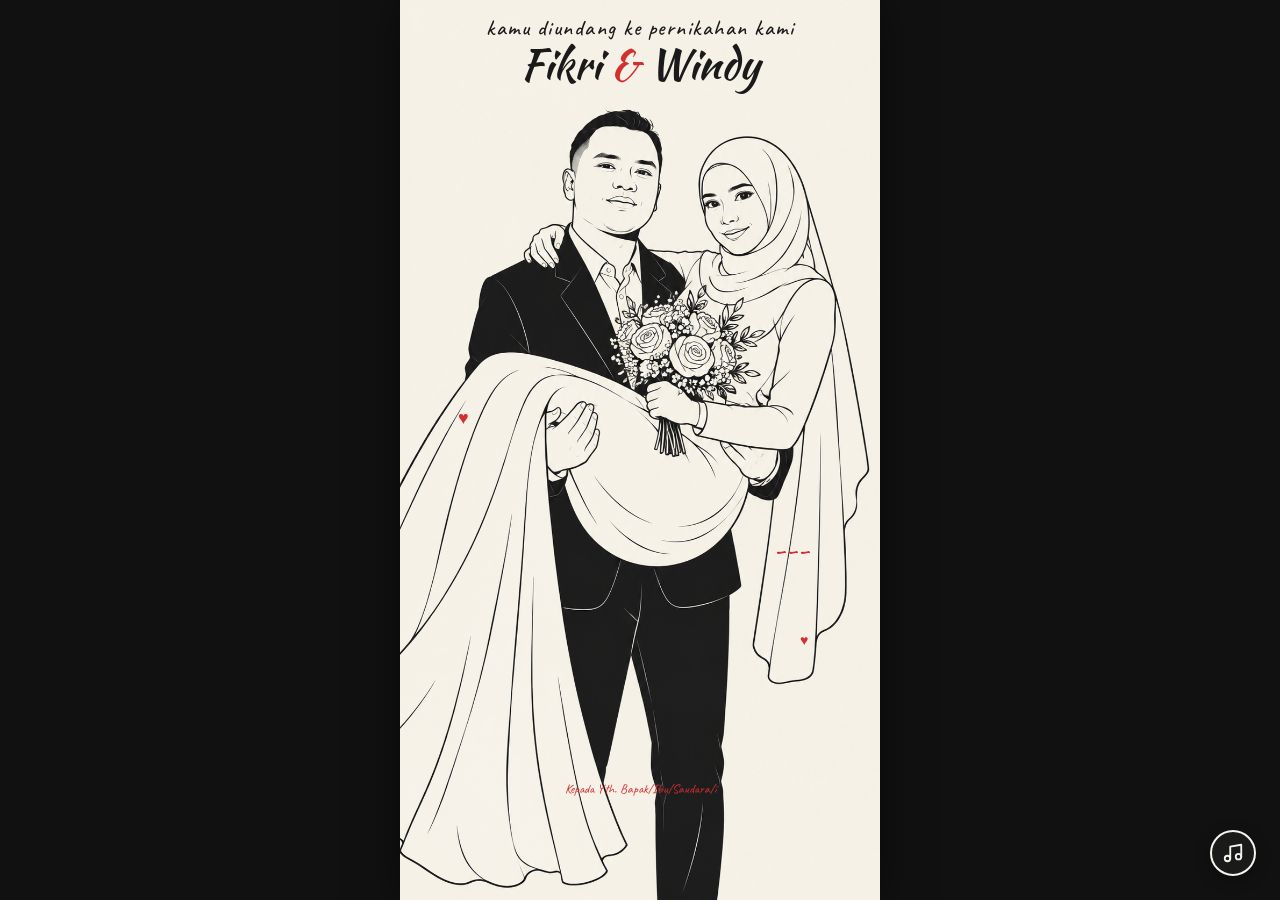
==== index.html @ fdd69f42 "First commit" ====
<!doctype html>
<html lang="id">
  <head>
    <meta charset="UTF-8" />
    <meta
      name="viewport"
      content="width=device-width, initial-scale=1.0, maximum-scale=1.0, user-scalable=no, viewport-fit=cover"
    />
    <title>Pernikahan Elang & Laila</title>

    <!-- Google Fonts: Adding Kaushan Script & Caveat for Brush Calligraphy -->
    <link rel="preconnect" href="https://fonts.googleapis.com" />
    <link rel="preconnect" href="https://fonts.gstatic.com" crossorigin />
    <link
      href="https://fonts.googleapis.com/css2?family=Caveat:wght@700&family=Kaushan+Script&family=Playfair+Display:ital,wght@0,600;0,700;1,400&family=Plus+Jakarta+Sans:wght@400;500;600&display=swap"
      rel="stylesheet"
    />

    <link rel="stylesheet" href="styles.css" />
  </head>
  <body>
    <main class="wedding-container" id="wedding-app">
      <!-- Konten akan dirender secara dinamis dari data.json oleh script.js -->
    </main>

    <script src="script.js"></script>
  </body>
</html>
---- styles.css ----
/* ROOT CSS VARIABLES */
:root {
  --bg-color: #f7f4ee;
  --text-color: #1a1a1a;
  --accent-red: #d32f2f;
  --font-sans: "Plus Jakarta Sans", sans-serif;
  --font-script: "Kaushan Script", "Caveat", cursive;
  --font-serif: "Playfair Display", serif;
}

/* RESET & BASE STYLES */
* {
  box-sizing: border-box;
  margin: 0;
  padding: 0;
}

html,
body {
  width: 100%;
  height: 100%;
  height: 100dvh;
  background-color: #111111;
  color: var(--text-color);
  font-family: var(--font-sans);
  overflow: hidden;
}

/* KONTAINER UTAMA */
.wedding-container {
  width: 100%;
  max-width: 480px;
  height: 100%;
  height: 100dvh;
  margin: 0 auto;
  position: relative;
  background-color: var(--bg-color);
  box-shadow: 0 0 40px rgba(0, 0, 0, 0.5);

  overflow-y: scroll;
  scroll-snap-type: y mandatory;
  -webkit-overflow-scrolling: touch;

  scrollbar-width: none;
  -ms-overflow-style: none;
}

.wedding-container::-webkit-scrollbar {
  display: none;
  width: 0;
  height: 0;
}

/* SEKSEYEN FULLSCREEN */
.wedding-section {
  position: relative;
  width: 100%;
  height: 100%;
  height: 100dvh;
  display: flex;
  flex-direction: column;
  justify-content: space-between;
  align-items: center;
  padding: 40px 24px;
  overflow: hidden;
  scroll-snap-align: start;
  scroll-snap-stop: always;
}

/* BACKGROUND LAYER (HARDWARE ACCELERATED) */
.wedding-section::before {
  content: "";
  position: absolute;
  top: 0;
  left: 0;
  width: 100%;
  height: 100%;
  background-size: cover;
  background-position: center;
  background-repeat: no-repeat;
  z-index: 1;

  opacity: 0;
  transform: scale(1.08) translateZ(0);
  transition:
    transform 1.2s cubic-bezier(0.16, 1, 0.3, 1),
    opacity 1.2s cubic-bezier(0.16, 1, 0.3, 1);
  will-change: transform, opacity;
}

#section1::before {
  background-image: url("section1.png");
}
#section2::before {
  background-image: url("section2.png");
}
#section3::before {
  background-image: url("section3.png");
}
#section4::before {
  background-image: url("section4.png");
}
#section5::before {
  background-image: url("section5.png");
}
#section6::before {
  background-image: url("section6.png");
}

.wedding-section.bg-in-view::before {
  opacity: 1;
  transform: scale(1) translateZ(0);
}

/* CONTENT LAYOUTS */
.content-wrapper {
  width: 100%;
  text-align: center;
  z-index: 2;
  position: relative;
}

.top-content {
  margin-top: 10px;
}
.bottom-content {
  margin-bottom: 20px;
}
.center-content {
  margin: auto 0;
}

.padded-box {
  background: rgba(247, 244, 238, 0.88);
  padding: 16px;
  border-radius: 12px;
  backdrop-filter: blur(4px);
}

/* TYPOGRAPHY DENGAN FONT BRUSH BARU */
.sub-header {
  font-size: 13px;
  font-weight: 500;
  letter-spacing: 1.5px;
  text-transform: lowercase;
  color: var(--text-color);
}

.main-title {
  font-family: var(--font-script);
  font-size: 42px;
  line-height: 1.2;
  margin-top: 6px;
  letter-spacing: 1px;
}

.section-title {
  font-family: var(--font-script);
  font-size: 36px;
}

.name-title {
  font-family: var(--font-script);
  font-size: 32px;
  margin-bottom: 6px;
}

.accent-text {
  font-family: var(--font-script);
  font-size: 22px;
  color: var(--accent-red);
}

.accent-red {
  color: var(--accent-red);
}

.body-text {
  font-size: 13.5px;
  line-height: 1.6;
  margin-bottom: 12px;
}

.quote-text {
  font-family: var(--font-serif);
  font-size: 14px;
  font-style: italic;
  line-height: 1.5;
}

.parent-text {
  font-size: 12px;
  line-height: 1.5;
  margin-bottom: 16px;
}

.footer-text {
  font-size: 12px;
  opacity: 0.8;
  margin-top: 8px;
}

.ampersand {
  font-family: var(--font-script);
  font-size: 48px;
  color: var(--accent-red);
}

/* BUTTONS & INFO */
.social-btn,
.map-btn {
  display: inline-flex;
  align-items: center;
  justify-content: center;
  gap: 8px;
  background-color: var(--text-color);
  color: #ffffff;
  text-decoration: none;
  font-size: 12px;
  font-weight: 500;
  padding: 10px 20px;
  border-radius: 20px;
  transition:
    transform 0.2s ease,
    background-color 0.2s ease;
}

.map-btn {
  border-radius: 25px;
  margin-top: 16px;
}

.info-list {
  display: flex;
  flex-direction: column;
  gap: 14px;
  align-items: center;
}

.info-item {
  display: flex;
  align-items: center;
  gap: 12px;
  font-size: 14px;
  text-align: left;
}

.info-icon {
  font-size: 18px;
  display: flex;
  align-items: center;
  justify-content: center;
}

/* DOODLE SVG ICONS STYLING */
.doodle-icon {
  width: 22px;
  height: 22px;
  stroke: var(--text-color);
}

.doodle-icon-btn {
  width: 16px;
  height: 16px;
  stroke: #ffffff;
}

/* ABSOLUTE POSITIONS FOR BADGES AND HEARTS */
.icon-heart {
  position: absolute;
  color: var(--accent-red);
  z-index: 3;
}

.heart-pos-1 {
  top: 45%;
  left: 12%;
  font-size: 18px;
}
.heart-pos-2 {
  bottom: 28%;
  right: 15%;
  font-size: 14px;
}
.heart-pos-3 {
  top: 35%;
  right: 18%;
  font-size: 22px;
}
.heart-pos-4 {
  top: 20%;
  right: 22%;
  font-size: 16px;
}
.heart-pos-5 {
  bottom: 32%;
  left: 18%;
  font-size: 16px;
}
.heart-pos-6 {
  top: 12%;
  right: 28%;
  font-size: 18px;
}

.badge-left {
  position: absolute;
  left: 10%;
  top: 40%;
  z-index: 2;
}
.badge-right {
  position: absolute;
  right: 10%;
  top: 38%;
  z-index: 2;
}

/* ANIMASI TRANSISI SCROLL TEKS & ELEMEN (SMOOTH 3D REVEAL) */
.animated-element {
  opacity: 0;
  transition-property: opacity, transform;
  transition-timing-function: cubic-bezier(0.22, 1, 0.36, 1);
  will-change: opacity, transform;
  backface-visibility: hidden;
}

/* KONDISI AWAL SETIAP EFEK (BEFORE SCROLL) */
[data-anim="fade-up"] {
  transform: translate3d(0, 35px, 0) scale(0.98);
}

[data-anim="fade-down"] {
  transform: translate3d(0, -35px, 0) scale(0.98);
}

[data-anim="fade-left"] {
  transform: translate3d(35px, 0, 0);
}

[data-anim="fade-right"] {
  transform: translate3d(-35px, 0, 0);
}

[data-anim="zoom-in"] {
  transform: scale(0.82) translateZ(0);
}

[data-anim="rotate-in"] {
  transform: translate3d(0, 25px, 0) rotate(-6deg) scale(0.9);
}

[data-anim="pulse"] {
  transform: scale(1) translateZ(0);
}

[data-anim="bounce"] {
  transform: translate3d(0, 0, 0);
}

/* KONDISI AKTIF (SAAT SCROLL MASUK KELAYAR) */
.animated-element.in-view {
  opacity: 1;
  transform: translate3d(0, 0, 0) scale(1) rotate(0deg);
}

/* ANIMASI BERULANG KHUSUS IKON HATI/BADGE */
.animated-element.in-view[data-anim="pulse"] {
  animation: pulseLoop 3s infinite ease-in-out 0.8s;
}

.animated-element.in-view[data-anim="bounce"] {
  animation: bounceLoop 2.8s infinite ease-in-out 0.8s;
}

@keyframes pulseLoop {
  0%,
  100% {
    transform: scale(1) translateZ(0);
  }
  50% {
    transform: scale(1.18) translateZ(0);
  }
}

@keyframes bounceLoop {
  0%,
  100% {
    transform: translate3d(0, 0, 0);
  }
  50% {
    transform: translate3d(0, -8px, 0);
  }
}

/* EFEK BACKGROUND ZOOM LOOP (BREATHE ANIMATION) */
@keyframes bgBreatheLoop {
  0% {
    transform: scale(1.1) translateZ(0);
  }
  50% {
    transform: scale(1) translateZ(0);
  }
  100% {
    transform: scale(1.1) translateZ(0);
  }
}

/* KELAS AKTIF UNTUK EFEK BREATHE BACKGROUND */
.wedding-section.bg-breathe-active::before {
  animation: bgBreatheLoop var(--breathe-duration, 12s) ease-in-out infinite !important;
}

/* FLOATING DOODLE MUSIC BUTTON */
.music-btn {
  position: fixed;
  bottom: 24px;
  right: 24px;
  width: 46px;
  height: 46px;
  border-radius: 50%;
  background-color: var(--text-color);
  color: var(--bg-color);
  border: 2px solid var(--bg-color);
  display: flex;
  align-items: center;
  justify-content: center;
  cursor: pointer;
  z-index: 999;
  box-shadow: 0 4px 15px rgba(0, 0, 0, 0.3);
  transition: transform 0.2s ease;
}

.music-btn svg {
  width: 22px;
  height: 22px;
  stroke: var(--bg-color);
}

.music-btn:hover {
  transform: scale(1.1);
}

.music-btn.playing {
  animation: spinMusic 6s linear infinite;
}

@keyframes spinMusic {
  0% {
    transform: rotate(0deg);
  }
  100% {
    transform: rotate(360deg);
  }
}
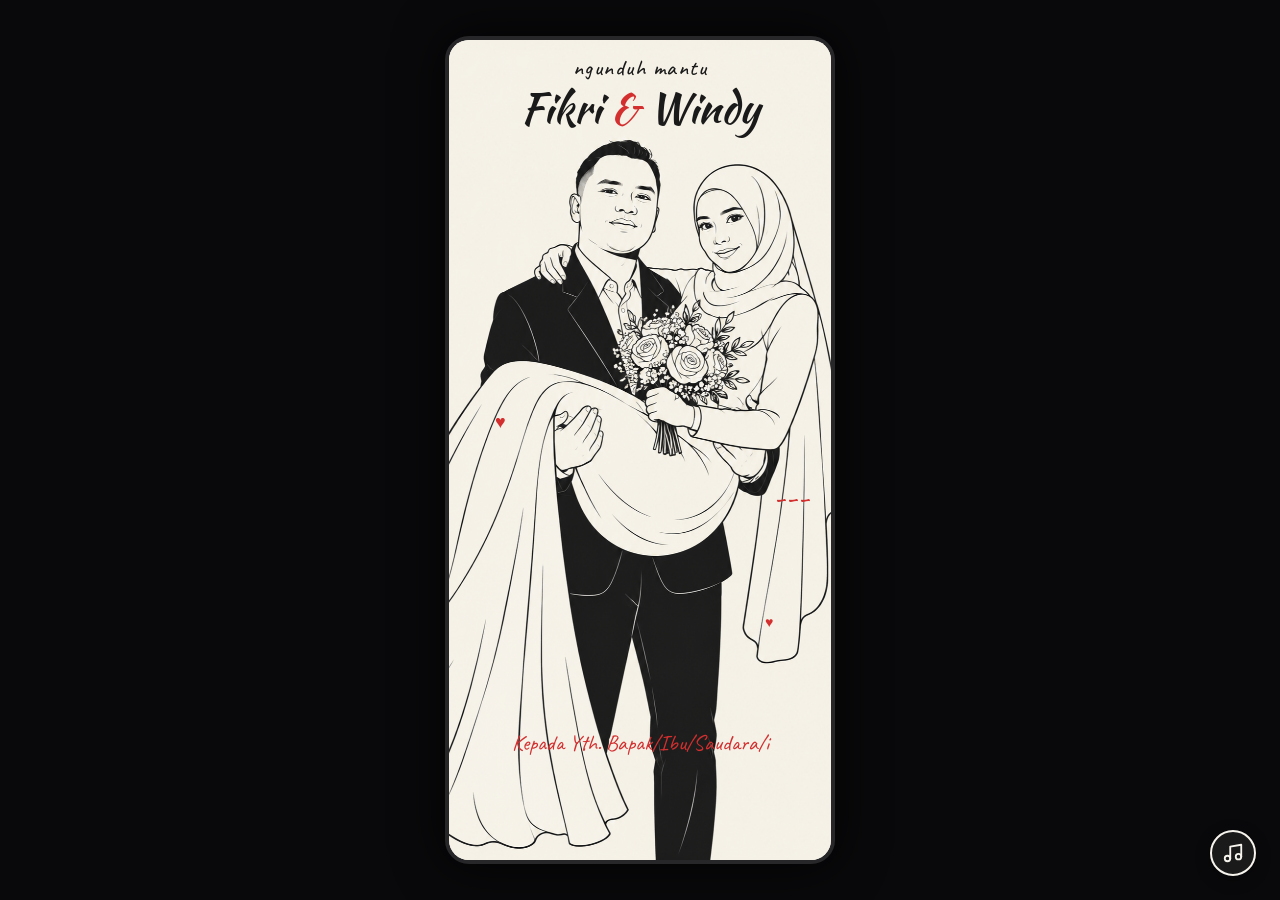
==== commit cc1210a0: "Dfasfadsfa" ====
--- a/index.html
+++ b/index.html
@@ -6,7 +6,7 @@
       name="viewport"
       content="width=device-width, initial-scale=1.0, maximum-scale=1.0, user-scalable=no, viewport-fit=cover"
     />
-    <title>Pernikahan Elang & Laila</title>
+    <title>Pernikahan Fikri & Windy</title>
 
     <!-- Google Fonts: Adding Kaushan Script & Caveat for Brush Calligraphy -->
     <link rel="preconnect" href="https://fonts.googleapis.com" />
--- a/styles.css
+++ b/styles.css
@@ -6,6 +6,10 @@
   --font-sans: "Plus Jakarta Sans", sans-serif;
   --font-script: "Kaushan Script", "Caveat", cursive;
   --font-serif: "Playfair Display", serif;
+
+  /* UKURAN PRESISI STANDAR MOBILE PHONE */
+  --mobile-width: 390px;
+  --mobile-height: 844px;
 }
 
 /* RESET & BASE STYLES */
@@ -19,23 +23,26 @@
 body {
   width: 100%;
   height: 100%;
-  height: 100dvh;
-  background-color: #111111;
+  background-color: #09090b; /* Background gelap saat dibuka di PC */
   color: var(--text-color);
   font-family: var(--font-sans);
   overflow: hidden;
-}
-
-/* KONTAINER UTAMA */
+  display: flex;
+  justify-content: center;
+  align-items: center;
+}
+
+/* KONTAINER UTAMA (MENGIKUTI UKURAN HP AKURAT) */
 .wedding-container {
   width: 100%;
-  max-width: 480px;
+  max-width: var(--mobile-width);
   height: 100%;
-  height: 100dvh;
+  max-height: var(--mobile-height);
   margin: 0 auto;
   position: relative;
   background-color: var(--bg-color);
-  box-shadow: 0 0 40px rgba(0, 0, 0, 0.5);
+  box-shadow: 0 0 50px rgba(0, 0, 0, 0.8);
+  border-radius: 0px;
 
   overflow-y: scroll;
   scroll-snap-type: y mandatory;
@@ -43,6 +50,15 @@
 
   scrollbar-width: none;
   -ms-overflow-style: none;
+}
+
+/* Tampilan di Desktop: Beri Border Melengkung Seperti Layar HP */
+@media (min-width: 500px) {
+  .wedding-container {
+    height: 92vh;
+    border-radius: 24px;
+    border: 4px solid #27272a;
+  }
 }
 
 .wedding-container::-webkit-scrollbar {
@@ -51,23 +67,23 @@
   height: 0;
 }
 
-/* SEKSEYEN FULLSCREEN */
+/* SEKSEYEN FULLSCREEN SESUAI BINGKAI MOBILE */
 .wedding-section {
   position: relative;
   width: 100%;
   height: 100%;
-  height: 100dvh;
+  min-height: 100%;
   display: flex;
   flex-direction: column;
   justify-content: space-between;
   align-items: center;
-  padding: 40px 24px;
+  padding: 40px 20px;
   overflow: hidden;
   scroll-snap-align: start;
   scroll-snap-stop: always;
 }
 
-/* BACKGROUND LAYER (HARDWARE ACCELERATED) */
+/* BACKGROUND LAYER (EFEK SAAT SCROLL MASUK LAYAR) */
 .wedding-section::before {
   content: "";
   position: absolute;
@@ -80,10 +96,11 @@
   background-repeat: no-repeat;
   z-index: 1;
 
+  /* Kondisi Awal Sebelum Scroll Masuk */
   opacity: 0;
-  transform: scale(1.08) translateZ(0);
+  transform: scale(1.15) translateZ(0);
   transition:
-    transform 1.2s cubic-bezier(0.16, 1, 0.3, 1),
+    transform 1.4s cubic-bezier(0.16, 1, 0.3, 1),
     opacity 1.2s cubic-bezier(0.16, 1, 0.3, 1);
   will-change: transform, opacity;
 }
@@ -107,9 +124,28 @@
   background-image: url("section6.png");
 }
 
+/* Kondisi Saat Seksyen Terlihat di Layar (Scroll Reveal) */
 .wedding-section.bg-in-view::before {
   opacity: 1;
   transform: scale(1) translateZ(0);
+}
+
+/* EFEK BACKGROUND ZOOM LOOP (BERNAFAS / BREATHE ANIMATION) */
+@keyframes bgBreatheLoop {
+  0% {
+    transform: scale(1.1) translateZ(0);
+  }
+  50% {
+    transform: scale(1) translateZ(0);
+  }
+  100% {
+    transform: scale(1.1) translateZ(0);
+  }
+}
+
+/* KELAS AKTIF BERNAFAS (DITAMBAHKAN SAAT BREATHE DIKONTROL DARI JSON) */
+.wedding-section.bg-in-view.bg-breathe-active::before {
+  animation: bgBreatheLoop var(--breathe-duration, 12s) ease-in-out infinite !important;
 }
 
 /* CONTENT LAYOUTS */
@@ -137,7 +173,7 @@
   backdrop-filter: blur(4px);
 }
 
-/* TYPOGRAPHY DENGAN FONT BRUSH BARU */
+/* TYPOGRAPHY */
 .sub-header {
   font-size: 13px;
   font-weight: 500;
@@ -303,20 +339,7 @@
   font-size: 18px;
 }
 
-.badge-left {
-  position: absolute;
-  left: 10%;
-  top: 40%;
-  z-index: 2;
-}
-.badge-right {
-  position: absolute;
-  right: 10%;
-  top: 38%;
-  z-index: 2;
-}
-
-/* ANIMASI TRANSISI SCROLL TEKS & ELEMEN (SMOOTH 3D REVEAL) */
+/* ANIMASI TRANSISI SCROLL TEKS & ELEMEN */
 .animated-element {
   opacity: 0;
   transition-property: opacity, transform;
@@ -325,90 +348,25 @@
   backface-visibility: hidden;
 }
 
-/* KONDISI AWAL SETIAP EFEK (BEFORE SCROLL) */
 [data-anim="fade-up"] {
   transform: translate3d(0, 35px, 0) scale(0.98);
 }
-
 [data-anim="fade-down"] {
   transform: translate3d(0, -35px, 0) scale(0.98);
 }
-
 [data-anim="fade-left"] {
   transform: translate3d(35px, 0, 0);
 }
-
 [data-anim="fade-right"] {
   transform: translate3d(-35px, 0, 0);
 }
-
 [data-anim="zoom-in"] {
   transform: scale(0.82) translateZ(0);
 }
 
-[data-anim="rotate-in"] {
-  transform: translate3d(0, 25px, 0) rotate(-6deg) scale(0.9);
-}
-
-[data-anim="pulse"] {
-  transform: scale(1) translateZ(0);
-}
-
-[data-anim="bounce"] {
-  transform: translate3d(0, 0, 0);
-}
-
-/* KONDISI AKTIF (SAAT SCROLL MASUK KELAYAR) */
 .animated-element.in-view {
   opacity: 1;
   transform: translate3d(0, 0, 0) scale(1) rotate(0deg);
-}
-
-/* ANIMASI BERULANG KHUSUS IKON HATI/BADGE */
-.animated-element.in-view[data-anim="pulse"] {
-  animation: pulseLoop 3s infinite ease-in-out 0.8s;
-}
-
-.animated-element.in-view[data-anim="bounce"] {
-  animation: bounceLoop 2.8s infinite ease-in-out 0.8s;
-}
-
-@keyframes pulseLoop {
-  0%,
-  100% {
-    transform: scale(1) translateZ(0);
-  }
-  50% {
-    transform: scale(1.18) translateZ(0);
-  }
-}
-
-@keyframes bounceLoop {
-  0%,
-  100% {
-    transform: translate3d(0, 0, 0);
-  }
-  50% {
-    transform: translate3d(0, -8px, 0);
-  }
-}
-
-/* EFEK BACKGROUND ZOOM LOOP (BREATHE ANIMATION) */
-@keyframes bgBreatheLoop {
-  0% {
-    transform: scale(1.1) translateZ(0);
-  }
-  50% {
-    transform: scale(1) translateZ(0);
-  }
-  100% {
-    transform: scale(1.1) translateZ(0);
-  }
-}
-
-/* KELAS AKTIF UNTUK EFEK BREATHE BACKGROUND */
-.wedding-section.bg-breathe-active::before {
-  animation: bgBreatheLoop var(--breathe-duration, 12s) ease-in-out infinite !important;
 }
 
 /* FLOATING DOODLE MUSIC BUTTON */
@@ -428,7 +386,6 @@
   cursor: pointer;
   z-index: 999;
   box-shadow: 0 4px 15px rgba(0, 0, 0, 0.3);
-  transition: transform 0.2s ease;
 }
 
 .music-btn svg {
@@ -437,10 +394,6 @@
   stroke: var(--bg-color);
 }
 
-.music-btn:hover {
-  transform: scale(1.1);
-}
-
 .music-btn.playing {
   animation: spinMusic 6s linear infinite;
 }
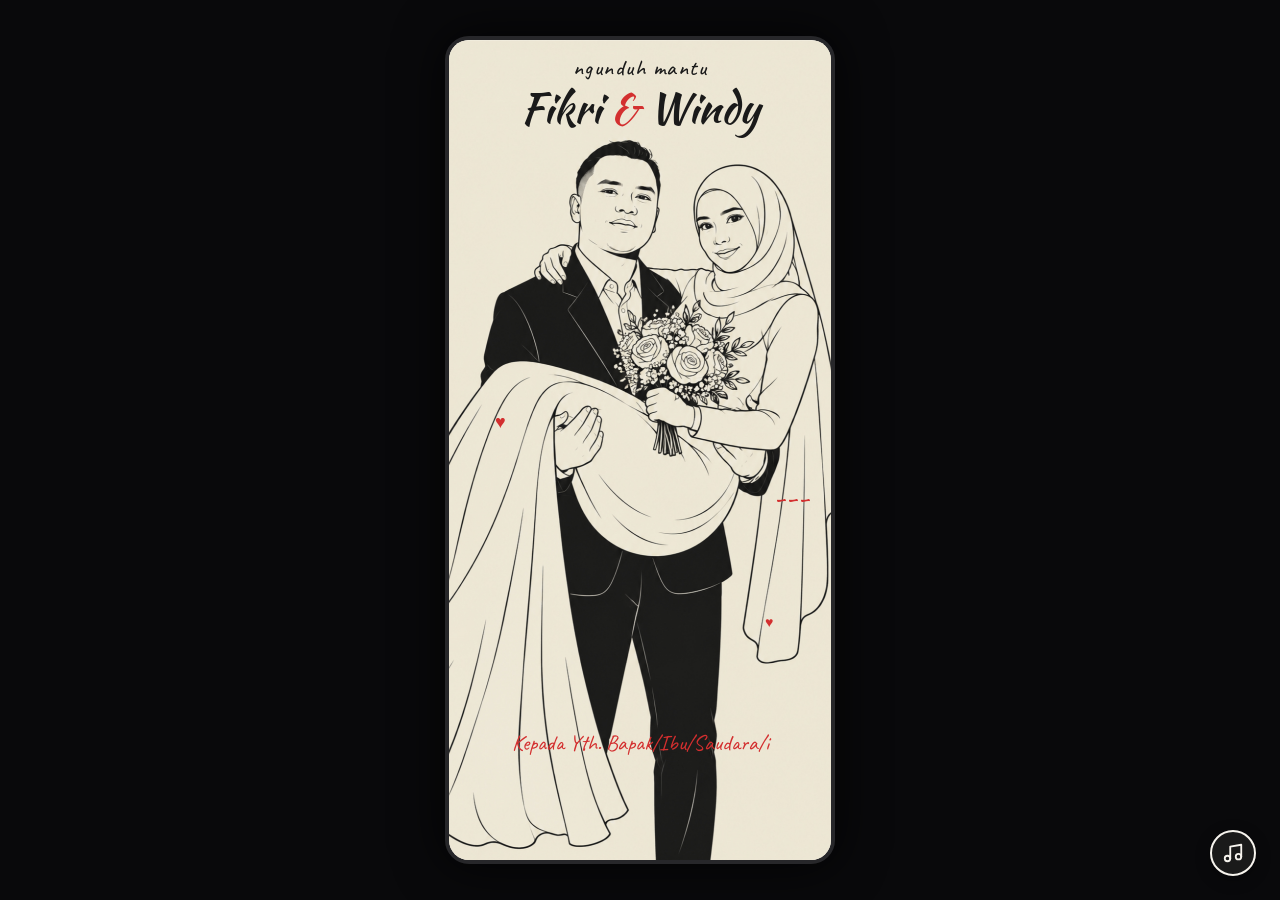
==== commit 05c5a867: "dfdfdfdfdfsd" ====
--- a/index.html
+++ b/index.html
@@ -6,13 +6,32 @@
       name="viewport"
       content="width=device-width, initial-scale=1.0, maximum-scale=1.0, user-scalable=no, viewport-fit=cover"
     />
+
+    <!-- ==================== OPEN GRAPH FOR WHATSAPP CARD ==================== -->
     <title>Pernikahan Fikri & Windy</title>
+    <meta property="og:type" content="website" />
+    <meta property="og:title" content="Undangan Pernikahan Fikri & Windy" />
+    <meta
+      property="og:description"
+      content="Minggu, 08 November 2026 — Kami mengundang Bapak/Ibu/Saudara/i untuk hadir di hari bahagia kami."
+    />
+    <!-- Tautan gambar thumbnail yang akan muncul di WhatsApp (Gunakan URL penuh) -->
+    <meta
+      property="og:image"
+      content="https://hlidesign17-ux.github.io/undangan-pernikahan-fikri-windy/section1.png"
+    />
+    <meta property="og:image:width" content="600" />
+    <meta property="og:image:height" content="600" />
+    <meta
+      property="og:url"
+      content="https://hlidesign17-ux.github.io/undangan-pernikahan-fikri-windy/"
+    />
+    <!-- ====================================================================== -->
 
-    <!-- Google Fonts: Adding Kaushan Script & Caveat for Brush Calligraphy -->
     <link rel="preconnect" href="https://fonts.googleapis.com" />
     <link rel="preconnect" href="https://fonts.gstatic.com" crossorigin />
     <link
-      href="https://fonts.googleapis.com/css2?family=Caveat:wght@700&family=Kaushan+Script&family=Playfair+Display:ital,wght@0,600;0,700;1,400&family=Plus+Jakarta+Sans:wght@400;500;600&display=swap"
+      href="https://fonts.googleapis.com/css2?family=Caveat:wght@700&family=Kaushan+Script&family=Playfair+Display:ital,wght@0,600;0,700;1,400&family=Plus+Jakarta Sans:wght@400;500;600&display=swap"
       rel="stylesheet"
     />
 
@@ -20,7 +39,7 @@
   </head>
   <body>
     <main class="wedding-container" id="wedding-app">
-      <!-- Konten akan dirender secara dinamis dari data.json oleh script.js -->
+      <!-- Konten dirender dari script.js -->
     </main>
 
     <script src="script.js"></script>
--- a/styles.css
+++ b/styles.css
@@ -106,22 +106,22 @@
 }
 
 #section1::before {
-  background-image: url("section1.png");
+  background-image: url("section1.jpg");
 }
 #section2::before {
-  background-image: url("section2.png");
+  background-image: url("section2.jpg");
 }
 #section3::before {
-  background-image: url("section3.png");
+  background-image: url("section3.jpg");
 }
 #section4::before {
-  background-image: url("section4.png");
+  background-image: url("section4.jpg");
 }
 #section5::before {
-  background-image: url("section5.png");
+  background-image: url("section5.jpg");
 }
 #section6::before {
-  background-image: url("section6.png");
+  background-image: url("section6.jpg");
 }
 
 /* Kondisi Saat Seksyen Terlihat di Layar (Scroll Reveal) */
